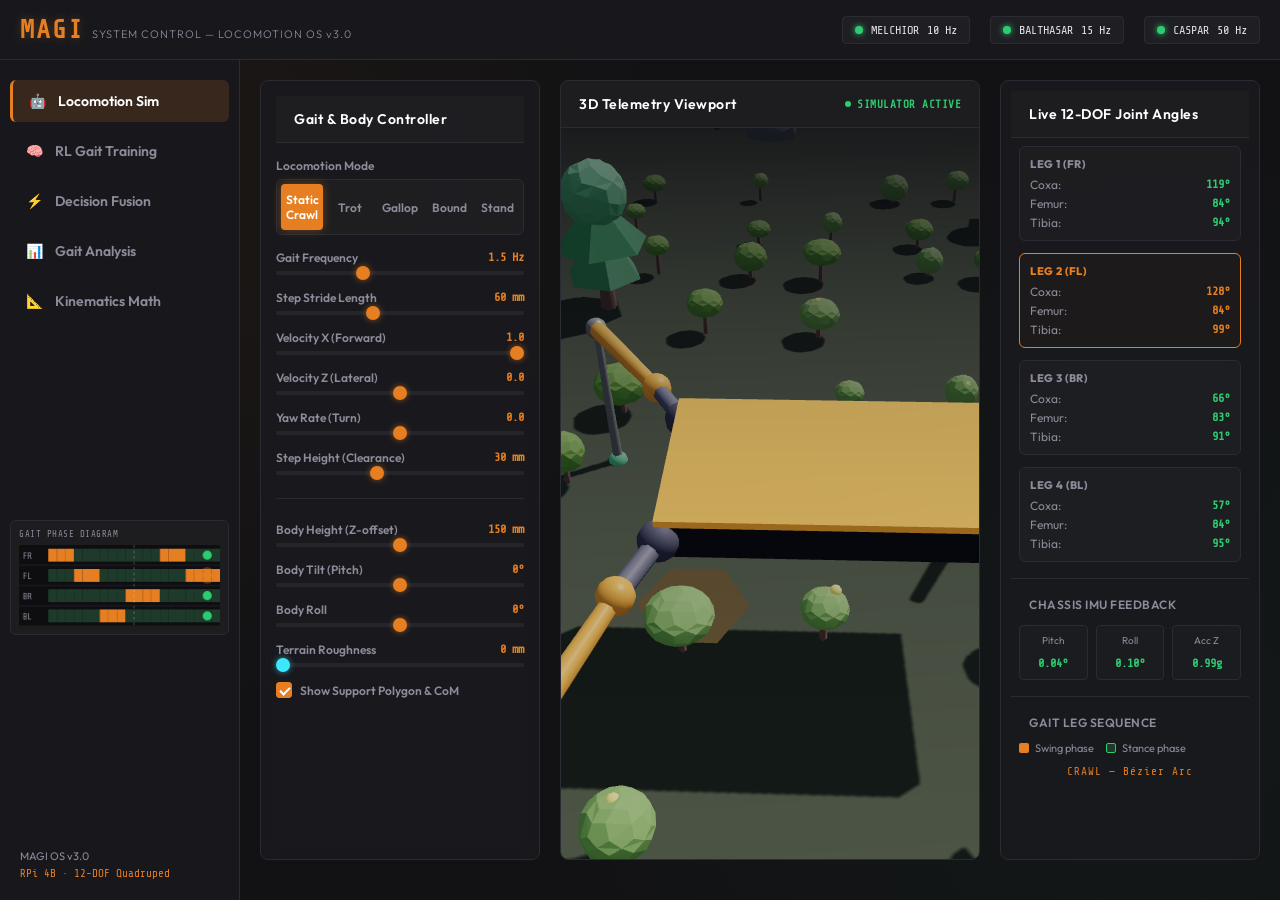
==== simulation/index.html @ bf3e26e1 "initial commit: structure repository and add documentation" ====
<!DOCTYPE html>
<html lang="en">
<head>
    <meta charset="UTF-8">
    <meta name="viewport" content="width=device-width, initial-scale=1.0">
    <title>MAGI: Quadruped Locomotion & Decision Simulator</title>
    <meta name="description" content="MAGI OS — real-time 12-DOF quadruped walking simulation with Bézier gait trajectories, reinforcement learning training, neural network policy, and MAGI-3 Caspar decision fusion.">
    <link rel="stylesheet" href="style.css">
    <!-- Google Fonts -->
    <link rel="preconnect" href="https://fonts.googleapis.com">
    <link rel="preconnect" href="https://fonts.gstatic.com" crossorigin>
    <link href="https://fonts.googleapis.com/css2?family=Outfit:wght@300;400;600;800&family=Share+Tech+Mono&display=swap" rel="stylesheet">
    <!-- Three.js (local) -->
    <script src="lib/three.min.js"></script>
    <script src="lib/OrbitControls.js"></script>
    <!-- Chart.js (local) -->
    <script src="lib/chart.min.js"></script>
</head>
<body>
    <div class="glow-bg"></div>

    <!-- ======================================================
         HEADER
         ====================================================== -->
    <header class="main-header">
        <div class="header-logo">
            <span class="logo-magi">MAGI</span>
            <span class="logo-sub">SYSTEM CONTROL — LOCOMOTION OS v3.0</span>
        </div>
        <div class="system-status">
            <div class="status-node" id="node-melchior">
                <span class="node-dot ok"></span> MELCHIOR <span class="node-state">10 Hz</span>
            </div>
            <div class="status-node" id="node-balthasar">
                <span class="node-dot ok"></span> BALTHASAR <span class="node-state">15 Hz</span>
            </div>
            <div class="status-node" id="node-caspar">
                <span class="node-dot ok"></span> CASPAR <span class="node-state">50 Hz</span>
            </div>
        </div>
    </header>

    <div class="dashboard-container">

        <!-- =====================================================
             SIDEBAR
             ===================================================== -->
        <aside class="sidebar">
            <nav class="nav-menu">
                <button class="nav-btn active" onclick="switchTab('simulation')">
                    <span class="nav-icon">🤖</span> Locomotion Sim
                </button>
                <button class="nav-btn" onclick="switchTab('training')">
                    <span class="nav-icon">🧠</span> RL Gait Training
                </button>
                <button class="nav-btn" onclick="switchTab('fusion')">
                    <span class="nav-icon">⚡</span> Decision Fusion
                </button>
                <button class="nav-btn" onclick="switchTab('analysis')">
                    <span class="nav-icon">📊</span> Gait Analysis
                </button>
                <button class="nav-btn" onclick="switchTab('math')">
                    <span class="nav-icon">📐</span> Kinematics Math
                </button>
            </nav>

            <!-- Phase Diagram — always visible in sidebar -->
            <div class="sidebar-phase-box">
                <div class="sidebar-phase-title">GAIT PHASE DIAGRAM</div>
                <canvas id="phase-canvas" width="220" height="88"></canvas>
            </div>

            <div class="sidebar-footer">
                <p>MAGI OS v3.0</p>
                <p class="target-device">RPi 4B · 12-DOF Quadruped</p>
            </div>
        </aside>

        <!-- =====================================================
             MAIN WORKSPACE
             ===================================================== -->
        <main class="workspace">

            <!-- ================================================
                 TAB 1: LOCOMOTION SIMULATOR
                 ================================================ -->
            <section id="tab-simulation" class="tab-content active">
                <div class="grid-layout sim-grid">

                    <!-- Left: Control Panel -->
                    <div class="card control-card">
                        <div class="card-header">Gait &amp; Body Controller</div>

                        <div class="control-group">
                            <label>Locomotion Mode</label>
                            <div class="btn-toggle-group gait-btn-group">
                                <button id="gait-crawl"  class="toggle-btn active" onclick="setGait('crawl')">Static Crawl</button>
                                <button id="gait-trot"   class="toggle-btn" onclick="setGait('trot')">Trot</button>
                                <button id="gait-gallop" class="toggle-btn" onclick="setGait('gallop')">Gallop</button>
                                <button id="gait-bound"  class="toggle-btn" onclick="setGait('bound')">Bound</button>
                                <button id="gait-stand"  class="toggle-btn" onclick="setGait('stand')">Stand</button>
                            </div>
                        </div>

                        <div class="control-group">
                            <div class="slider-header">
                                <span>Gait Frequency</span>
                                <span id="val-frequency">1.5 Hz</span>
                            </div>
                            <input type="range" id="slider-frequency" min="0.2" max="4.0" step="0.1" value="1.5"
                                   oninput="updateGaitParam('frequency', this.value)">
                        </div>

                        <div class="control-group">
                            <div class="slider-header">
                                <span>Step Stride Length</span>
                                <span id="val-stride">60 mm</span>
                            </div>
                            <input type="range" id="slider-stride" min="10" max="140" step="5" value="60"
                                   oninput="updateGaitParam('stride', this.value)">
                        </div>

                        <div class="control-group">
                            <div class="slider-header">
                                <span>Velocity X (Forward)</span>
                                <span id="val-target-vx">1.0</span>
                            </div>
                            <input type="range" id="slider-target-vx" min="-1.0" max="1.0" step="0.1" value="1.0"
                                   oninput="updateGaitParam('targetVx', this.value)">
                        </div>

                        <div class="control-group">
                            <div class="slider-header">
                                <span>Velocity Z (Lateral)</span>
                                <span id="val-target-vz">0.0</span>
                            </div>
                            <input type="range" id="slider-target-vz" min="-1.0" max="1.0" step="0.1" value="0.0"
                                   oninput="updateGaitParam('targetVz', this.value)">
                        </div>

                        <div class="control-group">
                            <div class="slider-header">
                                <span>Yaw Rate (Turn)</span>
                                <span id="val-target-yaw-rate">0.0</span>
                            </div>
                            <input type="range" id="slider-target-yaw-rate" min="-1.0" max="1.0" step="0.1" value="0.0"
                                   oninput="updateGaitParam('targetYawRate', this.value)">
                        </div>

                        <div class="control-group">
                            <div class="slider-header">
                                <span>Step Height (Clearance)</span>
                                <span id="val-step-height">30 mm</span>
                            </div>
                            <input type="range" id="slider-step-height" min="5" max="70" step="2" value="30"
                                   oninput="updateGaitParam('stepHeight', this.value)">
                        </div>

                        <div class="divider"></div>

                        <div class="control-group">
                            <div class="slider-header">
                                <span>Body Height (Z-offset)</span>
                                <span id="val-body-z">150 mm</span>
                            </div>
                            <input type="range" id="slider-body-z" min="90" max="210" step="5" value="150"
                                   oninput="updateBodyParam('z', this.value)">
                        </div>

                        <div class="control-group">
                            <div class="slider-header">
                                <span>Body Tilt (Pitch)</span>
                                <span id="val-body-pitch">0°</span>
                            </div>
                            <input type="range" id="slider-body-pitch" min="-20" max="20" step="1" value="0"
                                   oninput="updateBodyParam('pitch', this.value)">
                        </div>

                        <div class="control-group">
                            <div class="slider-header">
                                <span>Body Roll</span>
                                <span id="val-body-roll">0°</span>
                            </div>
                            <input type="range" id="slider-body-roll" min="-20" max="20" step="1" value="0"
                                   oninput="updateBodyParam('roll', this.value)">
                        </div>

                        <div class="control-group">
                            <div class="slider-header">
                                <span>Terrain Roughness</span>
                                <span id="val-terrain-amp">0 mm</span>
                            </div>
                            <input type="range" id="slider-terrain-amp" min="0" max="25" step="1" value="0"
                                   oninput="setTerrainRoughness(this.value)">
                        </div>

                        <div class="control-group">
                            <label class="checkbox-container">
                                <input type="checkbox" id="check-support-poly" checked
                                       onchange="toggleSupportPolygon(this.checked)">
                                <span class="checkmark"></span>
                                Show Support Polygon &amp; CoM
                            </label>
                        </div>
                    </div>

                    <!-- Centre: 3D Viewport -->
                    <div class="card viewport-card">
                        <div class="card-header">
                            <span>3D Telemetry Viewport</span>
                            <span class="running-indicator">
                                <span class="pulse-dot"></span> SIMULATOR ACTIVE
                            </span>
                        </div>
                        <div id="canvas-container" style="width:100%;height:480px;background:#09090c;"></div>
                    </div>

                    <!-- Right: Telemetry -->
                    <div class="card telemetry-card">
                        <div class="card-header">Live 12-DOF Joint Angles</div>
                        <div class="servos-grid">
                            <!-- Leg 1 FR -->
                            <div class="leg-telemetry-box" id="telemetry-l1">
                                <div class="leg-title">LEG 1 (FR)</div>
                                <div class="servo-row"><span>Coxa:</span>  <span class="servo-val" id="val-l1-coxa">90°</span></div>
                                <div class="servo-row"><span>Femur:</span> <span class="servo-val" id="val-l1-femur">45°</span></div>
                                <div class="servo-row"><span>Tibia:</span> <span class="servo-val" id="val-l1-tibia">90°</span></div>
                            </div>
                            <!-- Leg 2 FL -->
                            <div class="leg-telemetry-box" id="telemetry-l2">
                                <div class="leg-title">LEG 2 (FL)</div>
                                <div class="servo-row"><span>Coxa:</span>  <span class="servo-val" id="val-l2-coxa">90°</span></div>
                                <div class="servo-row"><span>Femur:</span> <span class="servo-val" id="val-l2-femur">45°</span></div>
                                <div class="servo-row"><span>Tibia:</span> <span class="servo-val" id="val-l2-tibia">90°</span></div>
                            </div>
                            <!-- Leg 3 BR -->
                            <div class="leg-telemetry-box" id="telemetry-l3">
                                <div class="leg-title">LEG 3 (BR)</div>
                                <div class="servo-row"><span>Coxa:</span>  <span class="servo-val" id="val-l3-coxa">90°</span></div>
                                <div class="servo-row"><span>Femur:</span> <span class="servo-val" id="val-l3-femur">45°</span></div>
                                <div class="servo-row"><span>Tibia:</span> <span class="servo-val" id="val-l3-tibia">90°</span></div>
                            </div>
                            <!-- Leg 4 BL -->
                            <div class="leg-telemetry-box" id="telemetry-l4">
                                <div class="leg-title">LEG 4 (BL)</div>
                                <div class="servo-row"><span>Coxa:</span>  <span class="servo-val" id="val-l4-coxa">90°</span></div>
                                <div class="servo-row"><span>Femur:</span> <span class="servo-val" id="val-l4-femur">45°</span></div>
                                <div class="servo-row"><span>Tibia:</span> <span class="servo-val" id="val-l4-tibia">90°</span></div>
                            </div>
                        </div>

                        <div class="divider"></div>
                        <div class="card-sub-header">Chassis IMU Feedback</div>
                        <div class="imu-display">
                            <div class="imu-item">
                                <span class="imu-label">Pitch</span>
                                <span class="imu-value" id="val-imu-pitch">0.00°</span>
                            </div>
                            <div class="imu-item">
                                <span class="imu-label">Roll</span>
                                <span class="imu-value" id="val-imu-roll">0.00°</span>
                            </div>
                            <div class="imu-item">
                                <span class="imu-label">Acc Z</span>
                                <span class="imu-value" id="val-imu-accz">1.00g</span>
                            </div>
                        </div>

                        <div class="divider"></div>
                        <div class="card-sub-header">Gait Leg Sequence</div>
                        <div class="gait-legend">
                            <div class="legend-item"><span class="legend-dot swing-dot"></span> Swing phase</div>
                            <div class="legend-item"><span class="legend-dot stance-dot"></span> Stance phase</div>
                        </div>
                        <div class="gait-type-info" id="gait-type-badge">CRAWL — Bézier Arc</div>
                    </div>
                </div>
            </section>

            <!-- ================================================
                 TAB 2: RL TRAINING
                 ================================================ -->
            <section id="tab-training" class="tab-content">
                <div class="grid-layout training-grid">

                    <!-- Left: Training Controls -->
                    <div class="card control-card">
                        <div class="card-header">
                            RL Training Controls
                            <span id="curriculum-badge" class="curriculum-lbl">LVL 1</span>
                        </div>

                        <div class="control-group">
                            <label>Simulation Speed</label>
                            <div class="btn-toggle-group">
                                <button id="speed-1x"  class="toggle-btn active" onclick="setTrainingSpeed(1)">1× RT</button>
                                <button id="speed-5x"  class="toggle-btn" onclick="setTrainingSpeed(5)">5×</button>
                                <button id="speed-25x" class="toggle-btn" onclick="setTrainingSpeed(25)">25×</button>
                                <button id="speed-max" class="toggle-btn" onclick="setTrainingSpeed(100)">100× Turbo</button>
                            </div>
                        </div>

                        <div class="control-group">
                            <div class="slider-header">
                                <span>Population Size</span>
                                <span id="val-pop-size">30</span>
                            </div>
                            <input type="range" id="slider-pop-size" min="10" max="100" step="5" value="30"
                                   oninput="document.getElementById('val-pop-size').innerText=this.value"
                                   onchange="resetTraining()">
                        </div>

                        <div class="control-group">
                            <div class="slider-header">
                                <span>Mutation Rate</span>
                                <span id="val-mutation-rate">15%</span>
                            </div>
                            <input type="range" id="slider-mutation-rate" min="1" max="50" step="1" value="15"
                                   oninput="document.getElementById('val-mutation-rate').innerText=this.value+'%'; if(rlTrainer) rlTrainer.mutationRate=this.value/100">
                        </div>

                        <div class="control-group">
                            <label>Target Terrain Friction</label>
                            <select id="select-terrain" class="custom-select" onchange="updateTerrainType(this.value)">
                                <option value="soil">Loose Soil (Medium Grip)</option>
                                <option value="sand">Sand (Low Grip)</option>
                                <option value="rock">Rock / Firm Mud (High Grip)</option>
                            </select>
                        </div>

                        <!-- NN Policy toggle -->
                        <div class="control-group nn-toggle-row">
                            <label>Policy Mode</label>
                            <div class="nn-toggle-group">
                                <button class="toggle-btn active" onclick="setNNMode(false)">Direct Gene</button>
                                <button class="toggle-btn" onclick="setNNMode(true)">
                                    🧬 NNPolicy <span id="nn-mode-badge" class="nn-badge">DirectGene</span>
                                </button>
                            </div>
                        </div>

                        <div class="btn-row">
                            <button id="btn-train-start" class="btn primary-btn" onclick="toggleTraining()">Start RL Training</button>
                            <button class="btn secondary-btn" onclick="resetTraining()">Reset</button>
                        </div>
                        <div class="btn-row">
                            <button class="btn export-btn" onclick="exportGenome()">📋 Export Best Genome</button>
                        </div>

                        <div class="divider"></div>

                        <!-- Agent progress bar -->
                        <div class="agent-progress-wrap">
                            <div class="agent-progress-bar-bg">
                                <div id="agent-progress-bar" class="agent-progress-bar" style="width:0%"></div>
                            </div>
                            <div id="agent-progress-lbl" class="agent-progress-lbl">Agent — / —</div>
                        </div>

                        <div class="rl-stats-box">
                            <div class="rl-stat-row"><span>Generation:</span>      <strong id="val-gen">0</strong></div>
                            <div class="rl-stat-row"><span>Current Agent:</span>   <strong id="val-best-id">-</strong></div>
                            <div class="rl-stat-row"><span>Best Fitness:</span>    <strong id="val-best-fitness">0.00</strong></div>
                            <div class="rl-stat-row"><span>Avg Velocity:</span>    <strong id="val-avg-vel">0.0 mm/s</strong></div>
                        </div>

                        <div class="divider"></div>
                        <div class="card-sub-header">Live Fitness Breakdown</div>
                        <div class="rl-stats-box">
                            <div class="rl-stat-row"><span>🏃 Velocity:</span>    <strong id="live-vel">—</strong></div>
                            <div class="rl-stat-row"><span>⚖️ Stability pen:</span><strong id="live-stab">—</strong></div>
                            <div class="rl-stat-row"><span>⚡ Energy pen:</span>  <strong id="live-nrg">—</strong></div>
                            <div class="rl-stat-row"><span>🔁 Symmetry:</span>    <strong id="live-sym">—</strong></div>
                        </div>
                    </div>

                    <!-- Centre: Training Sandbox viewport -->
                    <div class="card viewport-card">
                        <div class="card-header">
                            <span>Training Sandbox (Fast-Forward Simulation)</span>
                            <span id="train-status-badge" class="badge idle">IDLE</span>
                        </div>
                        <div id="train-canvas-container" style="width:100%;height:480px;background:#09090c;"></div>
                    </div>

                    <!-- Right: Reward chart + Gene chromosome -->
                    <div class="card chart-card">
                        <div class="card-header">RL Convergence &amp; Fitness Curve</div>
                        <div class="chart-container">
                            <canvas id="reward-chart"></canvas>
                        </div>

                        <div class="divider"></div>
                        <div class="card-sub-header">Best Agent Genome (16 Genes)</div>
                        <canvas id="gene-canvas" width="460" height="90" class="gene-canvas"></canvas>

                        <div class="divider"></div>
                        <div class="reward-breakdown">
                            <div class="card-sub-header">Reward Components</div>
                            <ul class="metric-bullets">
                                <li><strong>Forward Velocity:</strong> +phase-match × stride gain</li>
                                <li><strong>Stability penalty:</strong> −3.5 × (|pitch| + |roll|)</li>
                                <li><strong>Energy penalty:</strong> −0.08 × Σ(Δjoint²)</li>
                                <li><strong>Symmetry bonus:</strong> +5 × L/R phase balance</li>
                                <li><strong>Curriculum:</strong> stride range auto-scales up to LVL 5</li>
                            </ul>
                        </div>
                    </div>
                </div>
            </section>

            <!-- ================================================
                 TAB 3: DECISION FUSION
                 ================================================ -->
            <section id="tab-fusion" class="tab-content">
                <div class="grid-layout fusion-grid">

                    <!-- Scenario Injector -->
                    <div class="card control-card">
                        <div class="card-header">Inject Environmental Scenarios</div>
                        <p class="help-text">Simulate sensor signals and observe how Caspar (MAGI-3) overrides physical gait.</p>

                        <div class="scenario-buttons">
                            <button class="scenario-btn active" id="scen-clear" onclick="setScenario('clear')">
                                <span class="scen-icon">🌾</span>
                                <div class="scen-text">
                                    <strong>Clear Path (Normal)</strong>
                                    <span>ToF: 600mm · Anomaly: 0.12</span>
                                </div>
                            </button>
                            <button class="scenario-btn" id="scen-obstacle" onclick="setScenario('obstacle')">
                                <span class="scen-icon">🧱</span>
                                <div class="scen-text">
                                    <strong>Close Obstacle</strong>
                                    <span>ToF: 150mm — Immediate HALT</span>
                                </div>
                            </button>
                            <button class="scenario-btn" id="scen-intruder" onclick="setScenario('intruder')">
                                <span class="scen-icon">👤</span>
                                <div class="scen-text">
                                    <strong>Intruder in Zone</strong>
                                    <span>Balthasar: Restricted · Melchior: Person</span>
                                </div>
                            </button>
                            <button class="scenario-btn" id="scen-anomaly" onclick="setScenario('anomaly')">
                                <span class="scen-icon">⚠️</span>
                                <div class="scen-text">
                                    <strong>High Anomaly</strong>
                                    <span>Score: 0.85 — Cautious Crawl</span>
                                </div>
                            </button>
                            <button class="scenario-btn" id="scen-target" onclick="setScenario('target')">
                                <span class="scen-icon">🎯</span>
                                <div class="scen-text">
                                    <strong>Weed Target Identified</strong>
                                    <span>Melchior: Weed 89% — TRACK</span>
                                </div>
                            </button>
                        </div>

                        <div class="divider"></div>
                        <div class="card-sub-header">Live Sensor Overrides</div>

                        <div class="control-group">
                            <div class="slider-header">
                                <span>Front ToF Distance</span>
                                <span id="val-override-tof">600 mm</span>
                            </div>
                            <input type="range" id="override-tof" min="50" max="1000" step="10" value="600"
                                   oninput="overrideSensor('tof', this.value)">
                        </div>

                        <div class="control-group">
                            <div class="slider-header">
                                <span>Scene Anomaly Score</span>
                                <span id="val-override-anomaly">0.12</span>
                            </div>
                            <input type="range" id="override-anomaly" min="0" max="1" step="0.05" value="0.12"
                                   oninput="overrideSensor('anomaly', this.value)">
                        </div>
                    </div>

                    <!-- Decision pipeline diagram -->
                    <div class="card decision-board-card">
                        <div class="card-header">MAGI Decision Pipeline Diagram</div>
                        <div class="pipeline-visual">
                            <div class="node-column">
                                <div class="pipe-node" id="pipe-sensors">
                                    <div class="pipe-node-title">Sensor Hub</div>
                                    <div class="pipe-node-body" id="pipe-sensors-body">ToF: 600mm<br>GPIO Trg: False</div>
                                </div>
                                <div class="pipe-node" id="pipe-melchior">
                                    <div class="pipe-node-title">Melchior (MAGI-1)</div>
                                    <div class="pipe-node-body" id="pipe-melchior-body">No targets (0.0s)</div>
                                </div>
                                <div class="pipe-node" id="pipe-balthasar">
                                    <div class="pipe-node-title">Balthasar (MAGI-2)</div>
                                    <div class="pipe-node-body" id="pipe-balthasar-body">Scene: normal<br>Anomaly: 0.12</div>
                                </div>
                            </div>

                            <div class="node-arrow">🠖</div>

                            <div class="node-column center-column">
                                <div class="pipe-node fusion-active" id="pipe-caspar">
                                    <div class="pipe-node-title">Caspar (MAGI-3)</div>
                                    <div class="pipe-node-body">
                                        <strong>Priority Logic Evaluator</strong>
                                        <div class="rule-list">
                                            <div class="rule-item" id="rule-1">P10: ToF &lt; 200mm → HALT</div>
                                            <div class="rule-item" id="rule-2">P9: GPIO Trigger → HALT</div>
                                            <div class="rule-item" id="rule-3">P8: Person in Zone → HALT</div>
                                            <div class="rule-item" id="rule-4">P6: Anomaly &gt; 0.70 → ALERT</div>
                                            <div class="rule-item" id="rule-5">P4: Detections → TRACK</div>
                                            <div class="rule-item" id="rule-default">P0: Idle / Forward Walk</div>
                                        </div>
                                    </div>
                                </div>
                            </div>

                            <div class="node-arrow">🠖</div>

                            <div class="node-column">
                                <div class="pipe-node action-out" id="pipe-decision">
                                    <div class="pipe-node-title">Decision Output</div>
                                    <div class="decision-badge" id="val-decision-badge">IDLE</div>
                                    <div class="decision-reason" id="val-decision-reason">No significant events</div>
                                </div>
                                <div class="pipe-node action-out" id="pipe-gait-override">
                                    <div class="pipe-node-title">Gait Override</div>
                                    <div class="gait-override-state" id="val-gait-override-state">NOMINAL WALKING</div>
                                </div>
                            </div>
                        </div>
                    </div>

                    <!-- Caspar console log -->
                    <div class="card log-card">
                        <div class="card-header">Caspar (MAGI-3) Terminal Console</div>
                        <div class="terminal-log" id="caspar-console">
                            <span class="log-line">[SYSTEM] Caspar Node configured. CPU affinity pinned to Core 3.</span>
                            <span class="log-line">[SYSTEM] Subscribed: /sensors · /detections · /scene</span>
                            <span class="log-line">[DECISION] Decision loop active. State: IDLE</span>
                        </div>
                    </div>
                </div>
            </section>

            <!-- ================================================
                 TAB 4: GAIT ANALYSIS (NEW)
                 ================================================ -->
            <section id="tab-analysis" class="tab-content">
                <div class="grid-layout analysis-grid">

                    <!-- Left: Gait Stats -->
                    <div class="card control-card">
                        <div class="card-header">Gait Performance Metrics</div>

                        <div class="ga-stats-grid">
                            <div class="ga-stat-block">
                                <div class="ga-stat-label">Gait Type</div>
                                <div class="ga-stat-value" id="ga-gait-type">CRAWL</div>
                            </div>
                            <div class="ga-stat-block">
                                <div class="ga-stat-label">Frequency</div>
                                <div class="ga-stat-value" id="ga-frequency">1.5 Hz</div>
                            </div>
                            <div class="ga-stat-block">
                                <div class="ga-stat-label">Stride</div>
                                <div class="ga-stat-value" id="ga-stride">60 mm</div>
                            </div>
                            <div class="ga-stat-block">
                                <div class="ga-stat-label">Step Height</div>
                                <div class="ga-stat-value" id="ga-step-height">30 mm</div>
                            </div>
                            <div class="ga-stat-block highlight">
                                <div class="ga-stat-label">Stride Efficiency</div>
                                <div class="ga-stat-value green" id="ga-stride-eff">0.0 mm/s</div>
                            </div>
                            <div class="ga-stat-block highlight">
                                <div class="ga-stat-label">Cumul. Energy</div>
                                <div class="ga-stat-value orange" id="ga-energy">0.00</div>
                            </div>
                        </div>

                        <div class="divider"></div>
                        <div class="card-sub-header">Gait Sequence Definitions</div>
                        <div class="gait-seq-table">
                            <div class="gait-seq-row header-row">
                                <span>Gait</span><span>Duty%</span><span>Flight</span><span>CoT</span>
                            </div>
                            <div class="gait-seq-row">
                                <span>Crawl</span><span>75%</span><span>No</span><span>High</span>
                            </div>
                            <div class="gait-seq-row">
                                <span>Trot</span><span>60%</span><span>No</span><span>Med</span>
                            </div>
                            <div class="gait-seq-row">
                                <span>Gallop</span><span>40%</span><span>Yes</span><span>Low</span>
                            </div>
                            <div class="gait-seq-row">
                                <span>Bound</span><span>35%</span><span>Yes</span><span>Low</span>
                            </div>
                        </div>

                        <div class="divider"></div>
                        <div class="card-sub-header">Bézier Trajectory Notes</div>
                        <p class="help-text" style="padding:8px 0;">
                            Foot paths use cubic Bézier arcs. Control points P1/P2 are offset to create a natural parabolic arc with rapid heel-plant. This eliminates the foot-scrape artifact of linear interpolation while keeping servo motion smooth and bounded.
                        </p>
                    </div>

                    <!-- Centre: Stride efficiency + energy chart -->
                    <div class="card chart-card">
                        <div class="card-header">Stride Efficiency &amp; Energy Over Time</div>
                        <div class="chart-container analysis-chart">
                            <canvas id="ga-stride-chart"></canvas>
                        </div>

                        <div class="divider"></div>
                        <div class="card-header" style="border:none; padding-top:4px;">Phase Timing Diagram (Live)</div>
                        <div class="phase-diagram-large">
                            <canvas id="phase-canvas-large" width="500" height="120"></canvas>
                        </div>
                    </div>

                    <!-- Right: Foot trajectory top-view -->
                    <div class="card">
                        <div class="card-header">Foot Path Plotter (Top View XZ)</div>
                        <div class="foot-path-wrap">
                            <canvas id="foot-path-canvas" width="320" height="320"></canvas>
                        </div>
                        <div class="foot-path-legend">
                            <div class="fp-legend-item" style="color:#e67e22">■ FR</div>
                            <div class="fp-legend-item" style="color:#2ecc71">■ FL</div>
                            <div class="fp-legend-item" style="color:#3de8ff">■ BR</div>
                            <div class="fp-legend-item" style="color:#e74c3c">■ BL</div>
                        </div>
                        <p class="help-text" style="padding:8px 12px;">
                            Oval traces = healthy elliptical gait. Flat/choppy = tuning needed.
                            Larger ovals = higher stride. Asymmetry = yaw drift risk.
                        </p>
                    </div>
                </div>
            </section>

            <!-- ================================================
                 TAB 5: KINEMATICS MATH
                 ================================================ -->
            <section id="tab-math" class="tab-content">
                <div class="math-container">
                    <div class="card">
                        <div class="card-header">MAGI Leg Inverse Kinematics (IK) Algorithm &amp; Debugger</div>

                        <div class="math-content">
                            <div class="math-two-col">
                                <div>
                                    <h3>1. Leg Architecture (3-DOF)</h3>
                                    <p>Each leg has three revolute joints:</p>
                                    <ul>
                                        <li><strong>Coxa (θ<sub>c</sub>):</strong> Hip horizontal rotation</li>
                                        <li><strong>Femur (θ<sub>f</sub>):</strong> Hip vertical swing</li>
                                        <li><strong>Tibia (θ<sub>t</sub>):</strong> Knee swing</li>
                                    </ul>

                                    <div class="math-sketch-container">
                                        <div class="math-formula-box">
                                            <h4>Link Specs:</h4>
                                            <p>Coxa (<em>d<sub>c</sub></em>): <strong>30 mm</strong></p>
                                            <p>Femur (<em>l<sub>1</sub></em>): <strong>90 mm</strong></p>
                                            <p>Tibia (<em>l<sub>2</sub></em>): <strong>90 mm</strong></p>
                                        </div>
                                    </div>

                                    <h3>2. Analytical IK Solver</h3>

                                    <div class="formula-block">
                                        <div class="formula-title">Coxa Angle (θ<sub>c</sub>)</div>
                                        <p class="formula-math">θ<sub>c</sub> = atan2(y, x)</p>
                                    </div>

                                    <div class="formula-block">
                                        <div class="formula-title">Effective Reach (L<sub>d</sub>)</div>
                                        <p class="formula-math">r = √(x² + y²)</p>
                                        <p class="formula-math">L<sub>d</sub> = √((r − d<sub>c</sub>)² + z²)</p>
                                    </div>

                                    <div class="formula-block">
                                        <div class="formula-title">Tibia Angle (θ<sub>t</sub>) — Law of Cosines</div>
                                        <p class="formula-math">θ<sub>t</sub> = π − arccos[(l₁² + l₂² − L<sub>d</sub>²) / (2·l₁·l₂)]</p>
                                    </div>

                                    <div class="formula-block">
                                        <div class="formula-title">Femur Angle (θ<sub>f</sub>)</div>
                                        <p class="formula-math">α = atan2(z, r − d<sub>c</sub>)</p>
                                        <p class="formula-math">β = arccos[(l₁² + L<sub>d</sub>² − l₂²) / (2·l₁·L<sub>d</sub>)]</p>
                                        <p class="formula-math">θ<sub>f</sub> = α + β</p>
                                    </div>

                                    <h3>3. Interactive IK Solver</h3>
                                    <div class="math-playground">
                                        <div class="playground-inputs">
                                            <div class="control-group">
                                                <div class="slider-header"><span>Target X (Forward)</span> <span id="math-val-x">0 mm</span></div>
                                                <input type="range" id="math-x" min="-100" max="100" value="0" oninput="solveMathIK()">
                                            </div>
                                            <div class="control-group">
                                                <div class="slider-header"><span>Target Y (Lateral)</span> <span id="math-val-y">50 mm</span></div>
                                                <input type="range" id="math-y" min="20" max="120" value="50" oninput="solveMathIK()">
                                            </div>
                                            <div class="control-group">
                                                <div class="slider-header"><span>Target Z (Height)</span> <span id="math-val-z">-150 mm</span></div>
                                                <input type="range" id="math-z" min="-220" max="-90" value="-150" oninput="solveMathIK()">
                                            </div>
                                        </div>
                                        <div class="playground-outputs">
                                            <h4>Calculated Angles:</h4>
                                            <div class="math-result-box">
                                                <div class="math-res-item">Coxa (θ<sub>c</sub>): <strong id="math-res-coxa">0.0°</strong></div>
                                                <div class="math-res-item">Femur (θ<sub>f</sub>): <strong id="math-res-femur">0.0°</strong></div>
                                                <div class="math-res-item">Tibia (θ<sub>t</sub>): <strong id="math-res-tibia">0.0°</strong></div>
                                            </div>
                                        </div>
                                    </div>
                                </div>

                                <!-- IK diagram canvas -->
                                <div class="ik-diagram-wrap">
                                    <div class="card-sub-header" style="padding:0 0 8px 0;">Sagittal Plane Visualisation</div>
                                    <canvas id="ik-diagram-canvas" width="300" height="280" class="ik-canvas"></canvas>
                                    <p class="help-text" style="margin-top:8px;">
                                        Cyan = Coxa · Orange = Femur · White = Tibia · Green dot = Foot
                                    </p>
                                </div>
                            </div>
                        </div>
                    </div>
                </div>
            </section>

        </main>
    </div>

    <!-- Load modules in dependency order -->
    <script src="robot.js"></script>
    <script src="gait.js"></script>
    <script src="rl_train.js"></script>
    <script src="magi_fusion.js"></script>
    <script src="dashboard.js"></script>
</body>
</html>
---- simulation/style.css ----
/* MAGI OS Dashboard Styling - style.css */

:root {
    --bg-dark: #121214;
    --bg-card: rgba(26, 26, 31, 0.85);
    --bg-sidebar: #18181c;
    --border-color: #2b2b33;
    
    --color-green: #2ecc71;
    --color-orange: #e67e22;
    --color-red: #e74c3c;
    --color-blue: #3498db;
    --color-text: #e2e2e9;
    --color-text-dim: #8b8b9a;
    --color-accent: #f39c12;

    --font-ui: 'Outfit', sans-serif;
    --font-mono: 'Share Tech Mono', monospace;
    
    --glow-green: 0 0 10px rgba(46, 204, 113, 0.4);
    --glow-orange: 0 0 10px rgba(230, 126, 34, 0.4);
    --glow-red: 0 0 10px rgba(231, 76, 60, 0.4);
}

* {
    box-sizing: border-box;
    margin: 0;
    padding: 0;
}

body {
    background-color: var(--bg-dark);
    color: var(--color-text);
    font-family: var(--font-ui);
    overflow-x: hidden;
    height: 100vh;
    display: flex;
    flex-direction: column;
}

/* Background grid glow overlay */
.glow-bg {
    position: absolute;
    top: 0;
    left: 0;
    width: 100%;
    height: 100%;
    background-image: radial-gradient(circle at 10% 20%, rgba(230, 126, 34, 0.05) 0%, transparent 40%),
                      radial-gradient(circle at 90% 80%, rgba(46, 204, 113, 0.03) 0%, transparent 45%);
    pointer-events: none;
    z-index: -1;
}

/* Header */
.main-header {
    height: 60px;
    background-color: var(--bg-sidebar);
    border-bottom: 1px solid var(--border-color);
    display: flex;
    justify-content: space-between;
    align-items: center;
    padding: 0 20px;
    z-index: 10;
}

.header-logo {
    display: flex;
    align-items: baseline;
    gap: 8px;
}

.logo-magi {
    font-family: var(--font-mono);
    font-size: 26px;
    font-weight: 800;
    color: var(--color-orange);
    letter-spacing: 2px;
    text-shadow: 0 0 8px rgba(230, 126, 34, 0.3);
}

.logo-sub {
    font-size: 11px;
    color: var(--color-text-dim);
    letter-spacing: 1px;
    font-weight: 300;
}

.system-status {
    display: flex;
    gap: 20px;
}

.status-node {
    font-family: var(--font-mono);
    font-size: 12px;
    display: flex;
    align-items: center;
    gap: 8px;
    background: rgba(255, 255, 255, 0.03);
    padding: 6px 12px;
    border-radius: 4px;
    border: 1px solid var(--border-color);
}

.node-dot {
    width: 8px;
    height: 8px;
    border-radius: 50%;
    display: inline-block;
}

.node-dot.ok {
    background-color: var(--color-green);
    box-shadow: 0 0 6px var(--color-green);
}

.node-dot.warn {
    background-color: var(--color-orange);
    box-shadow: 0 0 6px var(--color-orange);
}

.node-dot.error {
    background-color: var(--color-red);
    box-shadow: 0 0 6px var(--color-red);
}

/* Dashboard Layout */
.dashboard-container {
    flex: 1;
    display: flex;
    overflow: hidden;
}

/* Sidebar */
.sidebar {
    width: 240px;
    background-color: var(--bg-sidebar);
    border-right: 1px solid var(--border-color);
    display: flex;
    flex-direction: column;
    justify-content: space-between;
    padding: 20px 0;
}

.nav-menu {
    display: flex;
    flex-direction: column;
    gap: 8px;
    padding: 0 10px;
}

.nav-btn {
    background: none;
    border: none;
    color: var(--color-text-dim);
    font-family: var(--font-ui);
    font-size: 14px;
    font-weight: 600;
    text-align: left;
    padding: 12px 16px;
    border-radius: 6px;
    cursor: pointer;
    display: flex;
    align-items: center;
    gap: 12px;
    transition: all 0.2s ease;
}

.nav-btn:hover {
    color: var(--color-text);
    background-color: rgba(255, 255, 255, 0.03);
}

.nav-btn.active {
    color: #fff;
    background-color: rgba(230, 126, 34, 0.15);
    border-left: 3px solid var(--color-orange);
}

.sidebar-footer {
    padding: 0 20px;
    font-size: 11px;
    color: var(--color-text-dim);
}

.target-device {
    color: var(--color-orange);
    margin-top: 4px;
    font-family: var(--font-mono);
}

/* Workspace */
.workspace {
    flex: 1;
    padding: 20px;
    overflow-y: auto;
}

.tab-content {
    display: none;
    height: 100%;
}

.tab-content.active {
    display: block;
}

/* Grid System */
.grid-layout {
    display: grid;
    grid-template-columns: 320px 1fr 340px;
    gap: 20px;
    height: calc(100vh - 120px);
    min-height: 560px;
}

/* Cards */
.card {
    background-color: var(--bg-card);
    border: 1px solid var(--border-color);
    border-radius: 8px;
    display: flex;
    flex-direction: column;
    overflow: hidden;
    backdrop-filter: blur(8px);
}

.card-header {
    background-color: rgba(255, 255, 255, 0.02);
    border-bottom: 1px solid var(--border-color);
    padding: 14px 18px;
    font-weight: 600;
    font-size: 14px;
    color: #fff;
    letter-spacing: 0.5px;
    display: flex;
    justify-content: space-between;
    align-items: center;
}

.card-sub-header {
    padding: 10px 18px 5px 18px;
    font-weight: 600;
    font-size: 12px;
    color: var(--color-text-dim);
    letter-spacing: 0.5px;
    text-transform: uppercase;
}

/* Controls */
.control-card {
    padding: 15px;
    gap: 15px;
    overflow-y: auto;
}

.control-group {
    display: flex;
    flex-direction: column;
    gap: 6px;
}

.control-group label {
    font-size: 12px;
    color: var(--color-text-dim);
    font-weight: 600;
}

.slider-header {
    display: flex;
    justify-content: space-between;
    font-size: 12px;
    font-weight: 600;
    color: var(--color-text-dim);
}

.slider-header span:last-child {
    font-family: var(--font-mono);
    color: var(--color-orange);
}

/* Range Inputs */
input[type="range"] {
    -webkit-appearance: none;
    width: 100%;
    height: 4px;
    background: #25252b;
    border-radius: 2px;
    outline: none;
}

input[type="range"]::-webkit-slider-thumb {
    -webkit-appearance: none;
    appearance: none;
    width: 14px;
    height: 14px;
    border-radius: 50%;
    background: var(--color-orange);
    cursor: pointer;
    box-shadow: 0 0 6px rgba(230, 126, 34, 0.6);
    transition: transform 0.1s;
}

input[type="range"]::-webkit-slider-thumb:hover {
    transform: scale(1.2);
}

/* Toggle Buttons */
.btn-toggle-group {
    display: grid;
    grid-template-columns: repeat(auto-fit, minmax(60px, 1fr));
    gap: 6px;
    background-color: rgba(255, 255, 255, 0.02);
    border: 1px solid var(--border-color);
    padding: 4px;
    border-radius: 6px;
}

.toggle-btn {
    background: none;
    border: none;
    color: var(--color-text-dim);
    font-family: var(--font-ui);
    font-size: 12px;
    font-weight: 600;
    padding: 8px 4px;
    border-radius: 4px;
    cursor: pointer;
    transition: all 0.15s ease;
}

.toggle-btn:hover {
    color: #fff;
    background-color: rgba(255, 255, 255, 0.02);
}

.toggle-btn.active {
    color: #fff;
    background-color: var(--color-orange);
    box-shadow: var(--glow-orange);
}

/* Buttons */
.btn-row {
    display: flex;
    gap: 10px;
    margin-top: 10px;
}

.btn {
    flex: 1;
    font-family: var(--font-ui);
    font-size: 13px;
    font-weight: 600;
    padding: 10px 14px;
    border-radius: 6px;
    cursor: pointer;
    border: none;
    transition: all 0.2s ease;
    text-align: center;
}

.primary-btn {
    background-color: var(--color-orange);
    color: #fff;
    box-shadow: var(--glow-orange);
}

.primary-btn:hover {
    background-color: #d35400;
}

.secondary-btn {
    background-color: rgba(255, 255, 255, 0.05);
    color: var(--color-text);
    border: 1px solid var(--border-color);
}

.secondary-btn:hover {
    background-color: rgba(255, 255, 255, 0.08);
}

/* Checkbox */
.checkbox-container {
    display: flex !important;
    flex-direction: row !important;
    align-items: center;
    gap: 8px;
    cursor: pointer;
    user-select: none;
}

.checkbox-container input {
    display: none;
}

.checkmark {
    width: 16px;
    height: 16px;
    border: 1px solid var(--border-color);
    background-color: #1e1e24;
    border-radius: 3px;
    display: inline-block;
    position: relative;
}

.checkbox-container input:checked ~ .checkmark {
    background-color: var(--color-orange);
    border-color: var(--color-orange);
}

.checkmark:after {
    content: "";
    position: absolute;
    display: none;
    left: 5px;
    top: 2px;
    width: 4px;
    height: 8px;
    border: solid white;
    border-width: 0 2px 2px 0;
    transform: rotate(45deg);
}

.checkbox-container input:checked ~ .checkmark:after {
    display: block;
}

/* Select */
.custom-select {
    background-color: #1a1a1f;
    border: 1px solid var(--border-color);
    color: var(--color-text);
    padding: 8px 12px;
    border-radius: 6px;
    font-family: var(--font-ui);
    font-size: 13px;
    outline: none;
}

/* Viewport Card */
.viewport-card {
    flex: 1;
    min-height: 500px;
    display: flex;
    flex-direction: column;
}

#canvas-container, #train-canvas-container {
    flex: 1;
    width: 100%;
    min-height: 420px;
    background-color: #09090c;
    position: relative;
    overflow: hidden;
}

.running-indicator {
    font-size: 11px;
    font-family: var(--font-mono);
    color: var(--color-green);
    display: flex;
    align-items: center;
    gap: 6px;
}

.pulse-dot {
    width: 6px;
    height: 6px;
    background-color: var(--color-green);
    border-radius: 50%;
    animation: pulse 1.5s infinite;
}

@keyframes pulse {
    0% { transform: scale(0.9); opacity: 0.5; }
    50% { transform: scale(1.2); opacity: 1; box-shadow: 0 0 8px var(--color-green); }
    100% { transform: scale(0.9); opacity: 0.5; }
}

/* Telemetry Box */
.telemetry-card {
    padding: 10px;
    overflow-y: auto;
}

.servos-grid {
    display: grid;
    grid-template-columns: 1fr;
    gap: 12px;
    padding: 8px;
}

.leg-telemetry-box {
    background-color: rgba(255, 255, 255, 0.02);
    border: 1px solid var(--border-color);
    border-radius: 6px;
    padding: 10px;
}

.leg-telemetry-box.swing {
    border-color: var(--color-orange);
    background-color: rgba(230, 126, 34, 0.02);
}

.leg-title {
    font-size: 11px;
    font-weight: 800;
    color: var(--color-text-dim);
    letter-spacing: 0.5px;
    margin-bottom: 6px;
}

.leg-telemetry-box.swing .leg-title {
    color: var(--color-orange);
}

.servo-row {
    display: flex;
    justify-content: space-between;
    font-size: 12px;
    margin-bottom: 4px;
    color: var(--color-text);
}

.servo-row:last-child {
    margin-bottom: 0;
}

.servo-row span:first-child {
    color: var(--color-text-dim);
}

.servo-val {
    font-family: var(--font-mono);
    color: var(--color-green);
    font-weight: 600;
}

.leg-telemetry-box.swing .servo-val {
    color: var(--color-orange);
}

.imu-display {
    display: grid;
    grid-template-columns: repeat(3, 1fr);
    gap: 8px;
    padding: 8px;
}

.imu-item {
    background-color: rgba(255, 255, 255, 0.01);
    border: 1px solid var(--border-color);
    border-radius: 4px;
    padding: 8px;
    text-align: center;
}

.imu-label {
    display: block;
    font-size: 10px;
    color: var(--color-text-dim);
    margin-bottom: 4px;
}

.imu-value {
    font-family: var(--font-mono);
    font-size: 12px;
    color: var(--color-green);
    font-weight: 600;
}

/* Training layout overrides */
.training-grid {
    grid-template-columns: 300px 1fr 360px;
}

.badge {
    font-size: 10px;
    font-family: var(--font-mono);
    padding: 3px 8px;
    border-radius: 4px;
    font-weight: bold;
}

.badge.idle { background-color: #2c3e50; color: #bdc3c7; }
.badge.training { background-color: var(--color-orange); color: #fff; box-shadow: var(--glow-orange); }

.rl-stats-box {
    display: flex;
    flex-direction: column;
    gap: 10px;
    background-color: rgba(255, 255, 255, 0.01);
    border: 1px solid var(--border-color);
    border-radius: 6px;
    padding: 12px;
}

.rl-stat-row {
    display: flex;
    justify-content: space-between;
    font-size: 12px;
}

.rl-stat-row span {
    color: var(--color-text-dim);
}

.rl-stat-row strong {
    font-family: var(--font-mono);
    color: var(--color-green);
}

.chart-card {
    padding: 15px;
    gap: 15px;
}

.chart-container {
    position: relative;
    height: 220px;
    width: 100%;
}

.reward-breakdown {
    display: flex;
    flex-direction: column;
    gap: 8px;
}

.metric-bullets {
    padding-left: 15px;
    font-size: 11px;
    color: var(--color-text-dim);
    line-height: 1.5;
}

.metric-bullets li {
    margin-bottom: 5px;
}

.metric-bullets strong {
    color: var(--color-text);
}

/* Fusion grid overrides */
.fusion-grid {
    grid-template-columns: 310px 1fr 330px;
}

.help-text {
    font-size: 11px;
    color: var(--color-text-dim);
    line-height: 1.4;
}

.scenario-buttons {
    display: flex;
    flex-direction: column;
    gap: 8px;
    margin-top: 10px;
}

.scenario-btn {
    display: flex;
    align-items: center;
    gap: 12px;
    background-color: rgba(255, 255, 255, 0.02);
    border: 1px solid var(--border-color);
    padding: 10px 14px;
    border-radius: 6px;
    cursor: pointer;
    text-align: left;
    transition: all 0.2s ease;
    width: 100%;
}

.scenario-btn:hover {
    background-color: rgba(255, 255, 255, 0.05);
    border-color: var(--color-text-dim);
}

.scenario-btn.active {
    border-color: var(--color-orange);
    background-color: rgba(230, 126, 34, 0.08);
}

.scen-icon {
    font-size: 20px;
}

.scen-text {
    display: flex;
    flex-direction: column;
}

.scen-text strong {
    font-size: 12px;
    color: #fff;
}

.scen-text span {
    font-size: 10px;
    color: var(--color-text-dim);
    margin-top: 2px;
}

.decision-board-card {
    padding: 15px;
}

.pipeline-visual {
    flex: 1;
    display: flex;
    align-items: center;
    justify-content: space-between;
    padding: 20px;
    gap: 10px;
}

.node-column {
    display: flex;
    flex-direction: column;
    gap: 18px;
    flex: 1;
}

.center-column {
    max-width: 320px;
}

.pipe-node {
    background-color: rgba(255, 255, 255, 0.02);
    border: 1px solid var(--border-color);
    border-radius: 6px;
    padding: 10px;
    display: flex;
    flex-direction: column;
    gap: 6px;
    box-shadow: 0 4px 6px rgba(0, 0, 0, 0.2);
}

.pipe-node-title {
    font-size: 11px;
    font-weight: 800;
    color: var(--color-text-dim);
    letter-spacing: 0.5px;
    text-transform: uppercase;
    border-bottom: 1px solid rgba(255, 255, 255, 0.05);
    padding-bottom: 4px;
}

.pipe-node-body {
    font-size: 10px;
    font-family: var(--font-mono);
    color: var(--color-text-dim);
    line-height: 1.4;
}

.node-arrow {
    font-size: 24px;
    color: var(--border-color);
    user-select: none;
    font-weight: bold;
}

.fusion-active {
    border-color: var(--color-orange);
    box-shadow: var(--glow-orange);
    background-color: rgba(230, 126, 34, 0.02);
}

.fusion-active .pipe-node-title {
    color: var(--color-orange);
}

.rule-list {
    display: flex;
    flex-direction: column;
    gap: 4px;
    margin-top: 4px;
}

.rule-item {
    font-size: 10px;
    padding: 4px 8px;
    background-color: rgba(0, 0, 0, 0.2);
    border-radius: 3px;
    border: 1px solid transparent;
}

.rule-item.active {
    border-color: var(--color-green);
    color: var(--color-green);
    background-color: rgba(46, 204, 113, 0.05);
}

.rule-item.active-danger {
    border-color: var(--color-red);
    color: var(--color-red);
    background-color: rgba(231, 76, 60, 0.05);
    animation: danger-flash 1s infinite alternate;
}

@keyframes danger-flash {
    0% { box-shadow: 0 0 2px var(--color-red); }
    100% { box-shadow: 0 0 10px var(--color-red); }
}

.action-out {
    align-items: center;
    text-align: center;
    padding: 15px 10px;
}

.decision-badge {
    font-family: var(--font-mono);
    font-size: 16px;
    font-weight: 800;
    color: var(--color-green);
    background-color: rgba(46, 204, 113, 0.1);
    border: 1px solid var(--color-green);
    padding: 6px 16px;
    border-radius: 4px;
    margin: 4px 0;
    letter-spacing: 1px;
}

.decision-badge.emergency {
    color: var(--color-red);
    background-color: rgba(231, 76, 60, 0.1);
    border-color: var(--color-red);
    box-shadow: var(--glow-red);
}

.decision-badge.alert {
    color: var(--color-orange);
    background-color: rgba(230, 126, 34, 0.1);
    border-color: var(--color-orange);
    box-shadow: var(--glow-orange);
}

.decision-reason {
    font-size: 11px;
    color: var(--color-text-dim);
    margin-top: 4px;
}

.gait-override-state {
    font-family: var(--font-mono);
    font-size: 11px;
    font-weight: bold;
    color: #fff;
    margin-top: 4px;
}

/* Terminal Log */
.log-card {
    height: 100%;
}

.terminal-log {
    flex: 1;
    background-color: #08080a;
    font-family: var(--font-mono);
    font-size: 11px;
    color: var(--color-green);
    padding: 15px;
    overflow-y: auto;
    display: flex;
    flex-direction: column;
    gap: 6px;
    line-height: 1.4;
    border-top: 1px solid var(--border-color);
}

.log-line {
    word-break: break-all;
}

.log-line.emergency { color: var(--color-red); }
.log-line.alert { color: var(--color-orange); }
.log-line.system { color: var(--color-blue); }

/* Math Tab */
.math-container {
    max-width: 900px;
    margin: 0 auto;
}

.math-content {
    padding: 20px 25px;
    display: flex;
    flex-direction: column;
    gap: 15px;
    line-height: 1.6;
}

.math-content h3 {
    margin-top: 15px;
    border-left: 3px solid var(--color-orange);
    padding-left: 10px;
    font-size: 16px;
    color: #fff;
}

.math-content p {
    font-size: 14px;
    color: var(--color-text-dim);
}

.math-sketch-container {
    display: grid;
    grid-template-columns: 1fr 1fr;
    gap: 20px;
    margin: 10px 0;
}

.formula-block {
    background-color: rgba(255, 255, 255, 0.01);
    border: 1px solid var(--border-color);
    border-radius: 6px;
    padding: 15px;
}

.formula-title {
    font-size: 12px;
    font-weight: 800;
    color: var(--color-text-dim);
    text-transform: uppercase;
    margin-bottom: 6px;
}

.formula-math {
    font-family: var(--font-mono);
    font-size: 18px;
    color: var(--color-orange);
    text-align: center;
    margin: 12px 0;
    text-shadow: 0 0 6px rgba(230, 126, 34, 0.15);
}

.formula-desc {
    font-size: 12px;
    color: var(--color-text-dim);
}

.math-playground {
    display: grid;
    grid-template-columns: 1fr 1fr;
    gap: 20px;
    background-color: rgba(230, 126, 34, 0.02);
    border: 1px solid rgba(230, 126, 34, 0.15);
    border-radius: 8px;
    padding: 15px;
    margin-top: 10px;
}

.playground-outputs {
    background-color: rgba(0, 0, 0, 0.2);
    border: 1px solid var(--border-color);
    border-radius: 6px;
    padding: 12px;
}

.playground-outputs h4 {
    font-size: 12px;
    color: var(--color-text-dim);
    margin-bottom: 10px;
    text-transform: uppercase;
}

.math-result-box {
    display: flex;
    flex-direction: column;
    gap: 8px;
}

.math-res-item {
    font-size: 13px;
    color: var(--color-text-dim);
}

.math-res-item strong {
    font-family: var(--font-mono);
    color: var(--color-green);
    font-size: 14px;
}

.divider {
    height: 1px;
    background-color: var(--border-color);
    margin: 8px 0;
}

/* Custom Scrollbar for premium feel */
::-webkit-scrollbar {
    width: 6px;
    height: 6px;
}

::-webkit-scrollbar-track {
    background: var(--bg-dark);
}

::-webkit-scrollbar-thumb {
    background: #33333e;
    border-radius: 3px;
}

::-webkit-scrollbar-thumb:hover {
    background: var(--color-orange);
}

/* ============================================================
   v3.0 NEW COMPONENTS
   ============================================================ */

/* --- Grid layout additions --------------------------------- */
.sim-grid {
    grid-template-columns: 310px 1fr 300px;
}

.analysis-grid {
    grid-template-columns: 300px 1fr 360px;
}

/* --- Gait buttons (5 options) ------------------------------ */
.gait-btn-group {
    grid-template-columns: repeat(5, 1fr);
}

/* --- Sidebar phase diagram --------------------------------- */
.sidebar-phase-box {
    margin: 0 10px 16px;
    background-color: rgba(255,255,255,0.02);
    border: 1px solid var(--border-color);
    border-radius: 6px;
    padding: 8px;
}

.sidebar-phase-title {
    font-size: 9px;
    font-family: var(--font-mono);
    color: var(--color-text-dim);
    letter-spacing: 0.5px;
    text-transform: uppercase;
    margin-bottom: 6px;
}

#phase-canvas {
    width: 100%;
    display: block;
    border-radius: 3px;
    background: #0b0b0e;
}

/* --- Gait legend ------------------------------------------- */
.gait-legend {
    display: flex;
    gap: 12px;
    padding: 6px 8px;
    font-size: 11px;
    color: var(--color-text-dim);
}

.legend-item {
    display: flex;
    align-items: center;
    gap: 6px;
}

.legend-dot {
    width: 10px;
    height: 10px;
    border-radius: 2px;
    display: inline-block;
}

.swing-dot  { background-color: var(--color-orange); }
.stance-dot { background-color: #1e3a2b; border: 1px solid #2ecc71; }

.gait-type-badge, .gait-type-info {
    font-family: var(--font-mono);
    font-size: 11px;
    color: var(--color-orange);
    padding: 4px 8px;
    text-align: center;
    letter-spacing: 1px;
}

/* --- Gene chromosome canvas -------------------------------- */
.gene-canvas {
    display: block;
    width: 100%;
    background: #0b0b0f;
    border-radius: 4px;
    border: 1px solid var(--border-color);
}

/* --- Agent progress bar ------------------------------------ */
.agent-progress-wrap {
    margin-bottom: 8px;
}

.agent-progress-bar-bg {
    height: 4px;
    background: #1e1e28;
    border-radius: 2px;
    overflow: hidden;
    margin-bottom: 4px;
}

.agent-progress-bar {
    height: 100%;
    background: linear-gradient(90deg, var(--color-green), var(--color-orange));
    border-radius: 2px;
    transition: width 0.3s ease;
}

.agent-progress-lbl {
    font-family: var(--font-mono);
    font-size: 10px;
    color: var(--color-text-dim);
    text-align: right;
}

/* --- Curriculum badge -------------------------------------- */
.curriculum-lbl {
    font-family: var(--font-mono);
    font-size: 10px;
    padding: 2px 8px;
    border-radius: 4px;
    background: rgba(230,126,34,0.12);
    border: 1px solid rgba(230,126,34,0.3);
    color: var(--color-orange);
    transition: color 0.5s;
}

/* --- NNPolicy toggle --------------------------------------- */
.nn-toggle-row { margin-top: 4px; }

.nn-toggle-group {
    display: grid;
    grid-template-columns: 1fr 1fr;
    gap: 6px;
    background-color: rgba(255,255,255,0.02);
    border: 1px solid var(--border-color);
    padding: 4px;
    border-radius: 6px;
}

.nn-badge {
    font-size: 9px;
    color: var(--color-orange);
    margin-left: 4px;
    vertical-align: middle;
}

/* --- Export button ----------------------------------------- */
.export-btn {
    flex: 1;
    background: rgba(61,232,255,0.08);
    border: 1px solid rgba(61,232,255,0.25);
    color: #3de8ff;
    font-family: var(--font-ui);
    font-size: 12px;
    font-weight: 600;
    padding: 9px 12px;
    border-radius: 6px;
    cursor: pointer;
    transition: all 0.2s;
}

.export-btn:hover {
    background: rgba(61,232,255,0.15);
    box-shadow: 0 0 10px rgba(61,232,255,0.2);
}

/* --- Analysis tab ------------------------------------------ */
.ga-stats-grid {
    display: grid;
    grid-template-columns: 1fr 1fr;
    gap: 10px;
    padding: 4px 0;
}

.ga-stat-block {
    background: rgba(255,255,255,0.02);
    border: 1px solid var(--border-color);
    border-radius: 6px;
    padding: 10px;
}

.ga-stat-block.highlight {
    border-color: rgba(230,126,34,0.2);
    background: rgba(230,126,34,0.03);
}

.ga-stat-label {
    font-size: 10px;
    color: var(--color-text-dim);
    text-transform: uppercase;
    letter-spacing: 0.5px;
    margin-bottom: 4px;
}

.ga-stat-value {
    font-family: var(--font-mono);
    font-size: 15px;
    font-weight: 700;
    color: #fff;
}

.ga-stat-value.green  { color: var(--color-green); }
.ga-stat-value.orange { color: var(--color-orange); }

/* Gait sequence table */
.gait-seq-table {
    border: 1px solid var(--border-color);
    border-radius: 6px;
    overflow: hidden;
    font-family: var(--font-mono);
    font-size: 11px;
}

.gait-seq-row {
    display: grid;
    grid-template-columns: 1fr 1fr 1fr 1fr;
    padding: 6px 10px;
    border-bottom: 1px solid var(--border-color);
    color: var(--color-text-dim);
}

.gait-seq-row:last-child { border-bottom: none; }

.gait-seq-row.header-row {
    background: rgba(255,255,255,0.02);
    color: var(--color-text);
    font-weight: 700;
    font-size: 10px;
    text-transform: uppercase;
}

/* Analysis chart */
.analysis-chart {
    height: 200px;
}

/* Phase diagram large */
.phase-diagram-large {
    padding: 8px;
}

#phase-canvas-large {
    width: 100%;
    display: block;
    border-radius: 4px;
    background: #0b0b0e;
    border: 1px solid var(--border-color);
}

/* Foot path canvas */
.foot-path-wrap {
    display: flex;
    align-items: center;
    justify-content: center;
    padding: 10px;
    flex: 1;
}

#foot-path-canvas {
    border-radius: 6px;
    border: 1px solid var(--border-color);
    max-width: 100%;
}

.foot-path-legend {
    display: flex;
    justify-content: center;
    gap: 16px;
    padding: 4px 12px;
    font-family: var(--font-mono);
    font-size: 11px;
}

.fp-legend-item { font-weight: 600; }

/* --- IK Diagram canvas (math tab) -------------------------- */
.math-container {
    max-width: 1100px;
    margin: 0 auto;
}

.math-two-col {
    display: grid;
    grid-template-columns: 1fr 340px;
    gap: 30px;
    align-items: start;
}

.ik-diagram-wrap {
    position: sticky;
    top: 0;
    padding-top: 8px;
}

.ik-canvas {
    border-radius: 6px;
    border: 1px solid var(--border-color);
    background: #0b0b0f;
    width: 100%;
    display: block;
}

/* --- Math tab formula adjustments -------------------------- */
.formula-math {
    font-family: var(--font-mono);
    font-size: 14px;
    color: var(--color-orange);
    text-align: center;
    margin: 10px 0;
    background: rgba(230,126,34,0.05);
    padding: 6px;
    border-radius: 4px;
    letter-spacing: 0.5px;
}

.math-formula-box {
    background: rgba(255,255,255,0.02);
    border: 1px solid var(--border-color);
    border-radius: 6px;
    padding: 14px;
}

.math-formula-box h4 {
    font-size: 12px;
    color: var(--color-text-dim);
    text-transform: uppercase;
    margin-bottom: 8px;
}

/* --- Terrain amplitude slider glow ------------------------- */
#slider-terrain-amp::-webkit-slider-thumb {
    background: #3de8ff;
    box-shadow: 0 0 6px rgba(61,232,255,0.6);
}

/* --- Scrolling ground trail animation ---------------------- */
@keyframes gridScroll {
    from { background-position-x: 0; }
    to   { background-position-x: -20px; }
}

/* --- Responsive tweaks ------------------------------------- */
@media (max-width: 1400px) {
    .sim-grid      { grid-template-columns: 280px 1fr 260px; }
    .training-grid { grid-template-columns: 270px 1fr 320px; }
    .analysis-grid { grid-template-columns: 260px 1fr 300px; }
}
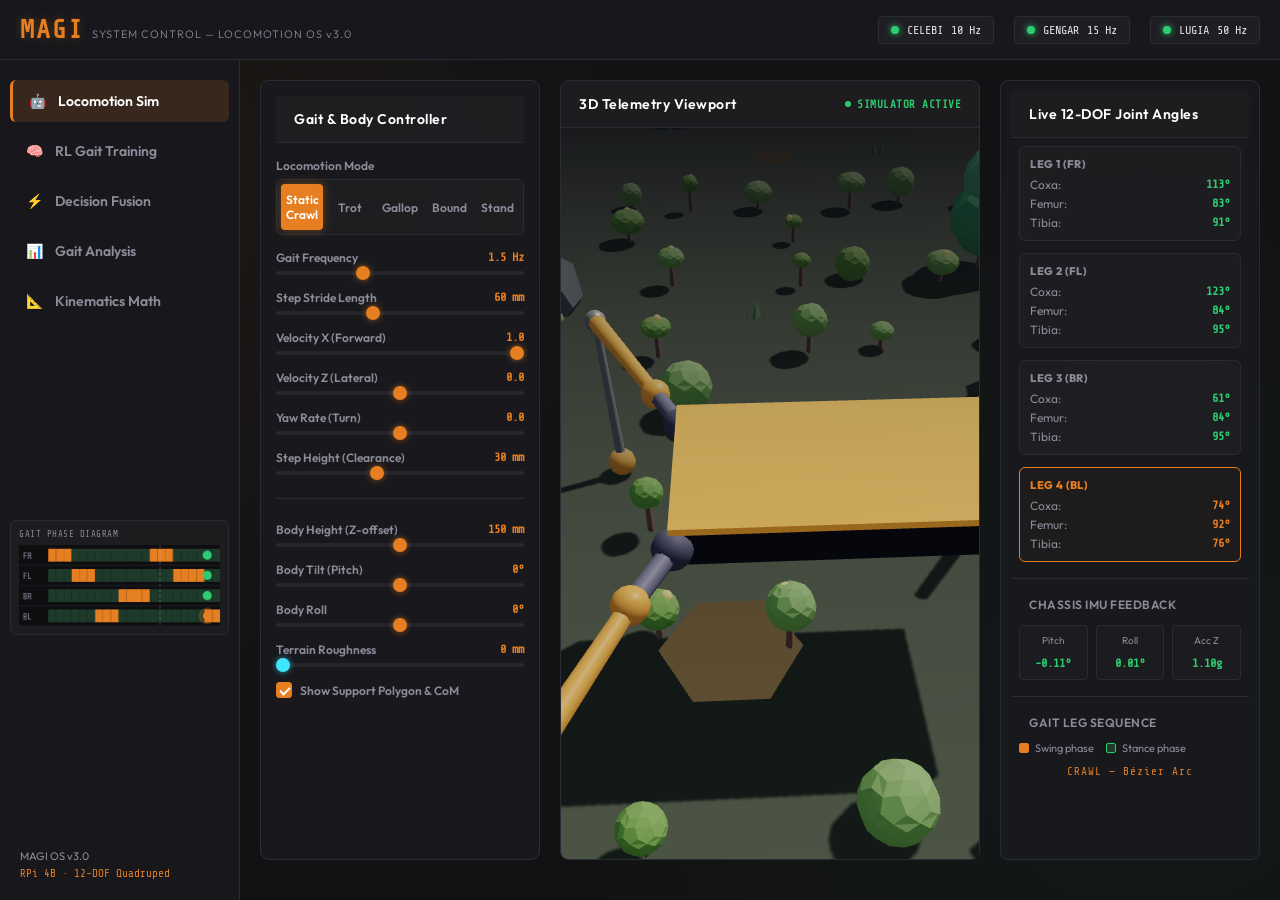
==== commit 4b1c6152: "Refactor: MAGI Architecture v2 (Celebi/Gengar/Lugia renames, READMEs, bugfixes)" ====
--- a/simulation/index.html
+++ b/simulation/index.html
@@ -4,7 +4,7 @@
     <meta charset="UTF-8">
     <meta name="viewport" content="width=device-width, initial-scale=1.0">
     <title>MAGI: Quadruped Locomotion & Decision Simulator</title>
-    <meta name="description" content="MAGI OS — real-time 12-DOF quadruped walking simulation with Bézier gait trajectories, reinforcement learning training, neural network policy, and MAGI-3 Caspar decision fusion.">
+    <meta name="description" content="MAGI OS — real-time 12-DOF quadruped walking simulation with Bézier gait trajectories, reinforcement learning training, neural network policy, and MAGI-3 Lugia decision fusion.">
     <link rel="stylesheet" href="style.css">
     <!-- Google Fonts -->
     <link rel="preconnect" href="https://fonts.googleapis.com">
@@ -28,14 +28,14 @@
             <span class="logo-sub">SYSTEM CONTROL — LOCOMOTION OS v3.0</span>
         </div>
         <div class="system-status">
-            <div class="status-node" id="node-melchior">
-                <span class="node-dot ok"></span> MELCHIOR <span class="node-state">10 Hz</span>
+            <div class="status-node" id="node-celebi">
+                <span class="node-dot ok"></span> CELEBI <span class="node-state">10 Hz</span>
             </div>
-            <div class="status-node" id="node-balthasar">
-                <span class="node-dot ok"></span> BALTHASAR <span class="node-state">15 Hz</span>
+            <div class="status-node" id="node-gengar">
+                <span class="node-dot ok"></span> GENGAR <span class="node-state">15 Hz</span>
             </div>
-            <div class="status-node" id="node-caspar">
-                <span class="node-dot ok"></span> CASPAR <span class="node-state">50 Hz</span>
+            <div class="status-node" id="node-lugia">
+                <span class="node-dot ok"></span> LUGIA <span class="node-state">50 Hz</span>
             </div>
         </div>
     </header>
@@ -418,7 +418,7 @@
                     <!-- Scenario Injector -->
                     <div class="card control-card">
                         <div class="card-header">Inject Environmental Scenarios</div>
-                        <p class="help-text">Simulate sensor signals and observe how Caspar (MAGI-3) overrides physical gait.</p>
+                        <p class="help-text">Simulate sensor signals and observe how Lugia (MAGI-3) overrides physical gait.</p>
 
                         <div class="scenario-buttons">
                             <button class="scenario-btn active" id="scen-clear" onclick="setScenario('clear')">
@@ -439,7 +439,7 @@
                                 <span class="scen-icon">👤</span>
                                 <div class="scen-text">
                                     <strong>Intruder in Zone</strong>
-                                    <span>Balthasar: Restricted · Melchior: Person</span>
+                                    <span>Gengar: Restricted · Celebi: Person</span>
                                 </div>
                             </button>
                             <button class="scenario-btn" id="scen-anomaly" onclick="setScenario('anomaly')">
@@ -453,7 +453,7 @@
                                 <span class="scen-icon">🎯</span>
                                 <div class="scen-text">
                                     <strong>Weed Target Identified</strong>
-                                    <span>Melchior: Weed 89% — TRACK</span>
+                                    <span>Celebi: Weed 89% — TRACK</span>
                                 </div>
                             </button>
                         </div>
@@ -489,21 +489,21 @@
                                     <div class="pipe-node-title">Sensor Hub</div>
                                     <div class="pipe-node-body" id="pipe-sensors-body">ToF: 600mm<br>GPIO Trg: False</div>
                                 </div>
-                                <div class="pipe-node" id="pipe-melchior">
-                                    <div class="pipe-node-title">Melchior (MAGI-1)</div>
-                                    <div class="pipe-node-body" id="pipe-melchior-body">No targets (0.0s)</div>
-                                </div>
-                                <div class="pipe-node" id="pipe-balthasar">
-                                    <div class="pipe-node-title">Balthasar (MAGI-2)</div>
-                                    <div class="pipe-node-body" id="pipe-balthasar-body">Scene: normal<br>Anomaly: 0.12</div>
+                                <div class="pipe-node" id="pipe-celebi">
+                                    <div class="pipe-node-title">Celebi (MAGI-1)</div>
+                                    <div class="pipe-node-body" id="pipe-celebi-body">No targets (0.0s)</div>
+                                </div>
+                                <div class="pipe-node" id="pipe-gengar">
+                                    <div class="pipe-node-title">Gengar (MAGI-2)</div>
+                                    <div class="pipe-node-body" id="pipe-gengar-body">Scene: normal<br>Anomaly: 0.12</div>
                                 </div>
                             </div>
 
                             <div class="node-arrow">🠖</div>
 
                             <div class="node-column center-column">
-                                <div class="pipe-node fusion-active" id="pipe-caspar">
-                                    <div class="pipe-node-title">Caspar (MAGI-3)</div>
+                                <div class="pipe-node fusion-active" id="pipe-lugia">
+                                    <div class="pipe-node-title">Lugia (MAGI-3)</div>
                                     <div class="pipe-node-body">
                                         <strong>Priority Logic Evaluator</strong>
                                         <div class="rule-list">
@@ -534,11 +534,11 @@
                         </div>
                     </div>
 
-                    <!-- Caspar console log -->
+                    <!-- Lugia console log -->
                     <div class="card log-card">
-                        <div class="card-header">Caspar (MAGI-3) Terminal Console</div>
-                        <div class="terminal-log" id="caspar-console">
-                            <span class="log-line">[SYSTEM] Caspar Node configured. CPU affinity pinned to Core 3.</span>
+                        <div class="card-header">Lugia (MAGI-3) Terminal Console</div>
+                        <div class="terminal-log" id="lugia-console">
+                            <span class="log-line">[SYSTEM] Lugia Node configured. CPU affinity pinned to Core 3.</span>
                             <span class="log-line">[SYSTEM] Subscribed: /sensors · /detections · /scene</span>
                             <span class="log-line">[DECISION] Decision loop active. State: IDLE</span>
                         </div>
